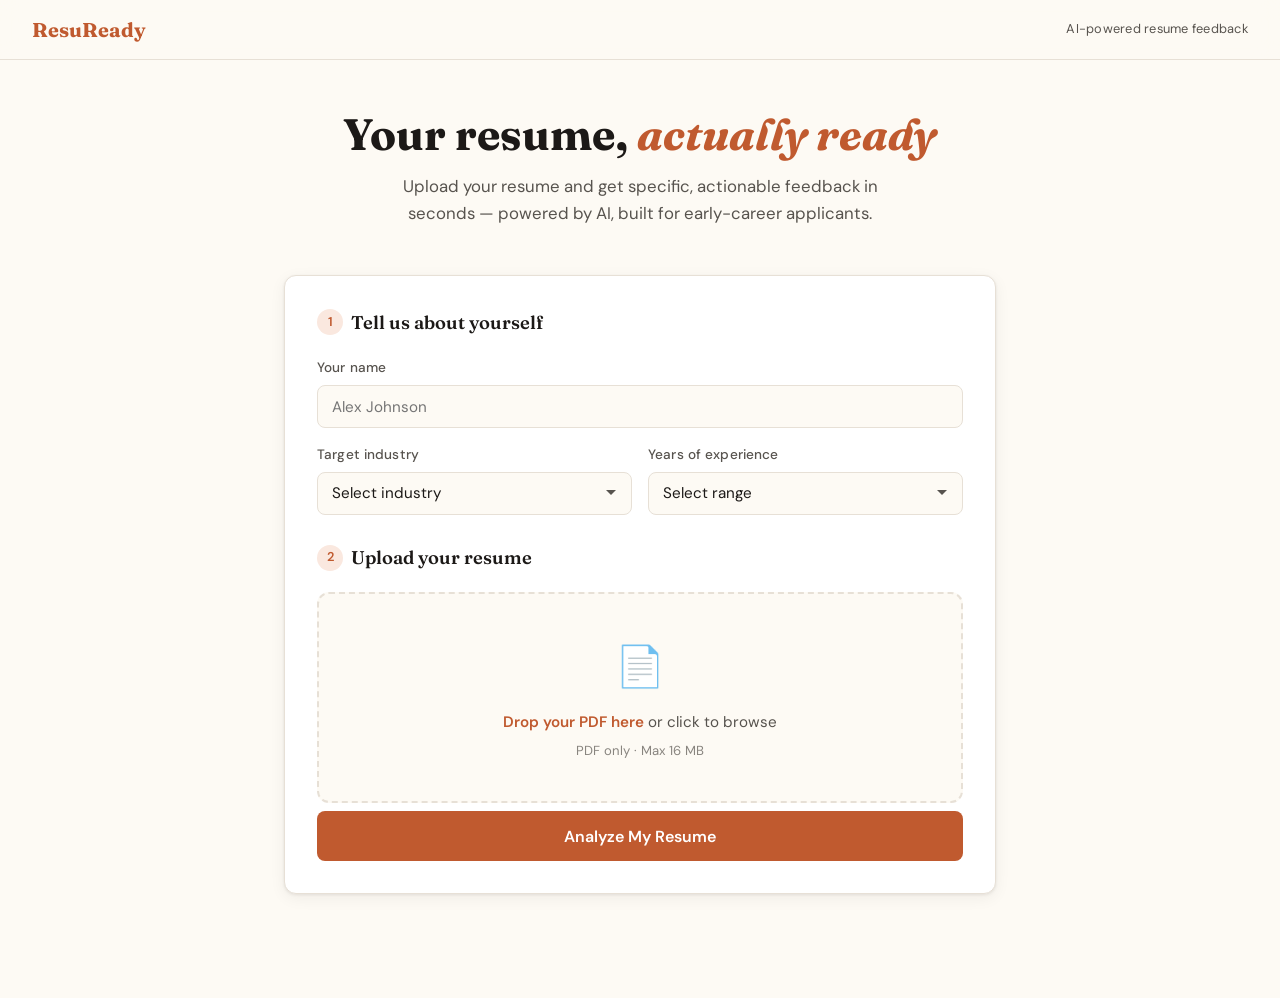
==== templates/index.html @ f9edddbd "initial commit" ====
<!DOCTYPE html>
<html lang="en">
<head>
  <meta charset="UTF-8" />
  <meta name="viewport" content="width=device-width, initial-scale=1.0" />
  <title>ResuReady — AI Resume Feedback</title>
  <link rel="stylesheet" href="/static/style.css" />
</head>
<body>

  <nav>
    <a href="/" class="nav-logo">ResuReady</a>
    <span class="nav-tagline">AI-powered resume feedback</span>
  </nav>

  <main>

    <div class="hero">
      <h1>Your resume, <em>actually ready</em></h1>
      <p>Upload your resume and get specific, actionable feedback in seconds — powered by AI, built for early-career applicants.</p>
    </div>

    <div id="error-banner" class="error-banner" role="alert"></div>

    <div class="card">
      <form id="resume-form" novalidate>

        <div class="card-title">
          <span class="step-num">1</span>
          Tell us about yourself
        </div>

        <div class="form-grid">
          <div class="form-group full">
            <label for="name">Your name</label>
            <input type="text" id="name" name="name" placeholder="Alex Johnson" autocomplete="name" required />
          </div>

          <div class="form-group">
            <label for="industry">Target industry</label>
            <select id="industry" name="industry" required>
              <option value="" disabled selected>Select industry</option>
              <option value="Technology">Technology</option>
              <option value="Finance">Finance</option>
              <option value="Consulting">Consulting</option>
              <option value="Marketing">Marketing</option>
              <option value="Healthcare">Healthcare</option>
              <option value="Other">Other</option>
            </select>
          </div>

          <div class="form-group">
            <label for="years_of_experience">Years of experience</label>
            <select id="years_of_experience" name="years_of_experience" required>
              <option value="" disabled selected>Select range</option>
              <option value="0-1">0–1 years</option>
              <option value="1-3">1–3 years</option>
              <option value="3-5">3–5 years</option>
              <option value="5+">5+ years</option>
            </select>
          </div>
        </div>

        <div class="card-title" style="margin-top: 1.75rem;">
          <span class="step-num">2</span>
          Upload your resume
        </div>

        <div class="drop-zone" id="drop-zone">
          <input type="file" id="resume-file" name="resume" accept=".pdf" required />
          <span class="drop-icon">📄</span>
          <p><strong>Drop your PDF here</strong> or click to browse</p>
          <p style="font-size: 0.82rem; margin-top: 0.35rem; opacity: 0.7;">PDF only · Max 16 MB</p>
          <div class="file-selected" id="file-selected-label"></div>
        </div>

        <button type="submit" class="btn-submit" id="submit-btn">Analyze My Resume</button>

      </form>
    </div>

    <div class="loading-state" id="loading-state">
      <div class="spinner"></div>
      <p>Analyzing your resume…<br />This usually takes 15–30 seconds.</p>
    </div>

    <div id="results"></div>

  </main>

  <script src="/static/script.js"></script>
</body>
</html>
---- static/style.css ----
@import url('https://fonts.googleapis.com/css2?family=Fraunces:ital,opsz,wght@0,9..144,400;0,9..144,600;0,9..144,700;1,9..144,400&family=DM+Sans:wght@400;500;600&display=swap');

*, *::before, *::after { box-sizing: border-box; margin: 0; padding: 0; }

:root {
  --terracotta: #C05A2F;
  --terracotta-light: #E8795A;
  --terracotta-bg: #FAE8DF;
  --cream: #FDFAF4;
  --cream-dark: #F5EFE3;
  --sage: #4A6741;
  --sage-light: #6B9460;
  --sage-bg: #E4EDE3;
  --ink: #1C1917;
  --ink-muted: #57534E;
  --ink-faint: #A8A29E;
  --white: #FFFFFF;
  --border: #E7E0D6;
  --shadow: 0 1px 3px rgba(28, 25, 23, 0.08), 0 4px 16px rgba(28, 25, 23, 0.06);
  --shadow-lg: 0 4px 6px rgba(28, 25, 23, 0.06), 0 12px 32px rgba(28, 25, 23, 0.10);
  --radius: 12px;
  --radius-sm: 8px;
}

html { scroll-behavior: smooth; }

body {
  font-family: 'DM Sans', sans-serif;
  background: var(--cream);
  color: var(--ink);
  min-height: 100vh;
  line-height: 1.6;
}

/* ── NAV ── */
nav {
  position: sticky;
  top: 0;
  z-index: 100;
  background: rgba(253, 250, 244, 0.92);
  backdrop-filter: blur(12px);
  border-bottom: 1px solid var(--border);
  padding: 0 2rem;
  height: 60px;
  display: flex;
  align-items: center;
  justify-content: space-between;
}

.nav-logo {
  font-family: 'Fraunces', serif;
  font-size: 1.25rem;
  font-weight: 700;
  color: var(--terracotta);
  text-decoration: none;
}

.nav-tagline {
  font-size: 0.8rem;
  color: var(--ink-muted);
  letter-spacing: 0.02em;
}

/* ── MAIN LAYOUT ── */
main {
  max-width: 760px;
  margin: 0 auto;
  padding: 3rem 1.5rem 5rem;
}

/* ── HERO ── */
.hero {
  text-align: center;
  margin-bottom: 3rem;
}

.hero h1 {
  font-family: 'Fraunces', serif;
  font-size: clamp(2rem, 5vw, 2.75rem);
  font-weight: 700;
  color: var(--ink);
  line-height: 1.2;
  margin-bottom: 0.75rem;
}

.hero h1 em {
  color: var(--terracotta);
  font-style: italic;
}

.hero p {
  font-size: 1.05rem;
  color: var(--ink-muted);
  max-width: 500px;
  margin: 0 auto;
}

/* ── CARD ── */
.card {
  background: var(--white);
  border: 1px solid var(--border);
  border-radius: var(--radius);
  padding: 2rem;
  box-shadow: var(--shadow);
  margin-bottom: 1.5rem;
}

.card-title {
  font-family: 'Fraunces', serif;
  font-size: 1.15rem;
  font-weight: 600;
  color: var(--ink);
  margin-bottom: 1.25rem;
  display: flex;
  align-items: center;
  gap: 0.5rem;
}

.card-title .step-num {
  width: 26px;
  height: 26px;
  border-radius: 50%;
  background: var(--terracotta-bg);
  color: var(--terracotta);
  font-family: 'DM Sans', sans-serif;
  font-size: 0.8rem;
  font-weight: 600;
  display: inline-flex;
  align-items: center;
  justify-content: center;
  flex-shrink: 0;
}

/* ── FORM ── */
.form-grid {
  display: grid;
  grid-template-columns: 1fr 1fr;
  gap: 1rem;
}

.form-group {
  display: flex;
  flex-direction: column;
  gap: 0.4rem;
}

.form-group.full { grid-column: 1 / -1; }

label {
  font-size: 0.85rem;
  font-weight: 500;
  color: var(--ink-muted);
  letter-spacing: 0.01em;
}

input[type="text"],
select {
  width: 100%;
  padding: 0.65rem 0.9rem;
  border: 1.5px solid var(--border);
  border-radius: var(--radius-sm);
  font-family: 'DM Sans', sans-serif;
  font-size: 0.95rem;
  color: var(--ink);
  background: var(--cream);
  transition: border-color 0.15s, box-shadow 0.15s;
  appearance: none;
  -webkit-appearance: none;
}

select {
  background-image: url("data:image/svg+xml,%3Csvg xmlns='http://www.w3.org/2000/svg' width='12' height='12' viewBox='0 0 12 12'%3E%3Cpath fill='%2357534E' d='M6 8L1 3h10z'/%3E%3C/svg%3E");
  background-repeat: no-repeat;
  background-position: right 0.9rem center;
  padding-right: 2.5rem;
}

input[type="text"]:focus,
select:focus {
  outline: none;
  border-color: var(--terracotta);
  box-shadow: 0 0 0 3px rgba(192, 90, 47, 0.12);
}

/* ── DROP ZONE ── */
.drop-zone {
  border: 2px dashed var(--border);
  border-radius: var(--radius);
  padding: 2.5rem 1.5rem;
  text-align: center;
  cursor: pointer;
  transition: border-color 0.2s, background 0.2s;
  background: var(--cream);
  position: relative;
}

.drop-zone:hover,
.drop-zone.drag-over {
  border-color: var(--terracotta);
  background: var(--terracotta-bg);
}

.drop-zone input[type="file"] {
  position: absolute;
  inset: 0;
  opacity: 0;
  cursor: pointer;
  width: 100%;
  height: 100%;
}

.drop-icon {
  font-size: 2.5rem;
  margin-bottom: 0.75rem;
  display: block;
}

.drop-zone p {
  color: var(--ink-muted);
  font-size: 0.95rem;
}

.drop-zone strong {
  color: var(--terracotta);
  font-weight: 600;
}

.file-selected {
  margin-top: 0.75rem;
  font-size: 0.85rem;
  color: var(--sage);
  font-weight: 500;
  display: none;
}

/* ── SUBMIT BUTTON ── */
.btn-submit {
  width: 100%;
  padding: 0.9rem 1.5rem;
  background: var(--terracotta);
  color: var(--white);
  border: none;
  border-radius: var(--radius-sm);
  font-family: 'DM Sans', sans-serif;
  font-size: 1rem;
  font-weight: 600;
  cursor: pointer;
  transition: background 0.2s, transform 0.1s;
  margin-top: 0.5rem;
}

.btn-submit:hover { background: #A84D25; }
.btn-submit:active { transform: scale(0.99); }
.btn-submit:disabled { background: var(--ink-faint); cursor: not-allowed; transform: none; }

/* ── LOADING ── */
.loading-state {
  display: none;
  text-align: center;
  padding: 3rem 1rem;
}

.spinner {
  width: 40px;
  height: 40px;
  border: 3px solid var(--border);
  border-top-color: var(--terracotta);
  border-radius: 50%;
  animation: spin 0.8s linear infinite;
  margin: 0 auto 1rem;
}

@keyframes spin { to { transform: rotate(360deg); } }

.loading-state p {
  color: var(--ink-muted);
  font-size: 0.95rem;
}

/* ── ERROR ── */
.error-banner {
  display: none;
  background: #FEF2F2;
  border: 1px solid #FECACA;
  border-radius: var(--radius-sm);
  padding: 0.9rem 1.1rem;
  color: #B91C1C;
  font-size: 0.9rem;
  margin-bottom: 1rem;
}

/* ── RESULTS ── */
#results { display: none; }

.results-header {
  display: flex;
  align-items: center;
  gap: 1rem;
  margin-bottom: 2rem;
  flex-wrap: wrap;
}

.results-header h2 {
  font-family: 'Fraunces', serif;
  font-size: 1.5rem;
  font-weight: 700;
  color: var(--ink);
}

.rating-badge {
  display: inline-flex;
  align-items: center;
  padding: 0.35rem 1rem;
  border-radius: 99px;
  font-size: 0.9rem;
  font-weight: 600;
  letter-spacing: 0.02em;
}

.rating-badge.strong { background: var(--sage-bg); color: var(--sage); }
.rating-badge.average { background: #FEF9C3; color: #854D0E; }
.rating-badge.needs-work { background: var(--terracotta-bg); color: var(--terracotta); }

.summary-text {
  color: var(--ink-muted);
  font-size: 0.98rem;
  line-height: 1.65;
  margin-bottom: 2rem;
  padding: 1.25rem;
  background: var(--cream-dark);
  border-radius: var(--radius-sm);
  border-left: 3px solid var(--terracotta);
}

/* ── SECTION FEEDBACK ── */
.section-title {
  font-family: 'Fraunces', serif;
  font-size: 1.1rem;
  font-weight: 600;
  color: var(--ink);
  margin-bottom: 1rem;
}

.section-cards {
  display: grid;
  gap: 0.75rem;
  margin-bottom: 2rem;
}

.section-card {
  background: var(--cream);
  border: 1px solid var(--border);
  border-radius: var(--radius-sm);
  padding: 1rem 1.1rem;
}

.section-card-header {
  display: flex;
  align-items: center;
  justify-content: space-between;
  margin-bottom: 0.4rem;
}

.section-name {
  font-weight: 600;
  font-size: 0.95rem;
  color: var(--ink);
}

.score-pill {
  font-size: 0.75rem;
  font-weight: 600;
  padding: 0.2rem 0.65rem;
  border-radius: 99px;
}

.score-pill.strong { background: var(--sage-bg); color: var(--sage); }
.score-pill.average { background: #FEF9C3; color: #854D0E; }
.score-pill.needs-work { background: var(--terracotta-bg); color: var(--terracotta); }

.section-card p {
  font-size: 0.88rem;
  color: var(--ink-muted);
  line-height: 1.55;
}

/* ── KEYWORDS ── */
.keywords-grid {
  display: grid;
  grid-template-columns: 1fr 1fr;
  gap: 1rem;
  margin-bottom: 2rem;
}

.keyword-group h4 {
  font-size: 0.82rem;
  font-weight: 600;
  letter-spacing: 0.06em;
  text-transform: uppercase;
  color: var(--ink-muted);
  margin-bottom: 0.6rem;
}

.keyword-pills {
  display: flex;
  flex-wrap: wrap;
  gap: 0.4rem;
}

.pill {
  display: inline-block;
  padding: 0.25rem 0.7rem;
  border-radius: 99px;
  font-size: 0.8rem;
  font-weight: 500;
}

.pill.present { background: var(--sage-bg); color: var(--sage); }
.pill.missing { background: var(--terracotta-bg); color: var(--terracotta); }

/* ── REWRITES ── */
.rewrites-list {
  display: grid;
  gap: 1rem;
  margin-bottom: 2rem;
}

.rewrite-item {
  border: 1px solid var(--border);
  border-radius: var(--radius-sm);
  overflow: hidden;
}

.rewrite-row {
  padding: 0.85rem 1.1rem;
  font-size: 0.875rem;
  line-height: 1.5;
  display: flex;
  gap: 0.75rem;
  align-items: flex-start;
}

.rewrite-row.before {
  background: #FEF2F2;
  border-bottom: 1px solid var(--border);
  color: #7F1D1D;
}

.rewrite-row.after {
  background: #F0FDF4;
  color: #14532D;
}

.rewrite-label {
  font-size: 0.7rem;
  font-weight: 700;
  letter-spacing: 0.06em;
  text-transform: uppercase;
  opacity: 0.7;
  flex-shrink: 0;
  padding-top: 0.1rem;
}

/* ── TOP PRIORITIES ── */
.priorities-list {
  display: grid;
  gap: 0.75rem;
}

.priority-item {
  display: flex;
  align-items: flex-start;
  gap: 1rem;
  padding: 1rem 1.1rem;
  background: var(--cream-dark);
  border-radius: var(--radius-sm);
  border: 1px solid var(--border);
}

.priority-num {
  width: 28px;
  height: 28px;
  border-radius: 50%;
  background: var(--terracotta);
  color: var(--white);
  font-size: 0.85rem;
  font-weight: 700;
  display: flex;
  align-items: center;
  justify-content: center;
  flex-shrink: 0;
}

.priority-item p {
  font-size: 0.92rem;
  color: var(--ink);
  line-height: 1.55;
  padding-top: 0.15rem;
}

/* ── RESTART BUTTON ── */
.btn-restart {
  display: inline-flex;
  align-items: center;
  gap: 0.4rem;
  margin-top: 2rem;
  padding: 0.65rem 1.25rem;
  background: transparent;
  color: var(--ink-muted);
  border: 1.5px solid var(--border);
  border-radius: var(--radius-sm);
  font-family: 'DM Sans', sans-serif;
  font-size: 0.9rem;
  font-weight: 500;
  cursor: pointer;
  transition: border-color 0.15s, color 0.15s;
}

.btn-restart:hover {
  border-color: var(--ink-muted);
  color: var(--ink);
}

/* ── RESPONSIVE ── */
@media (max-width: 540px) {
  .form-grid { grid-template-columns: 1fr; }
  .form-group.full { grid-column: 1; }
  .keywords-grid { grid-template-columns: 1fr; }
  .card { padding: 1.5rem 1.25rem; }
  main { padding: 2rem 1rem 4rem; }
}
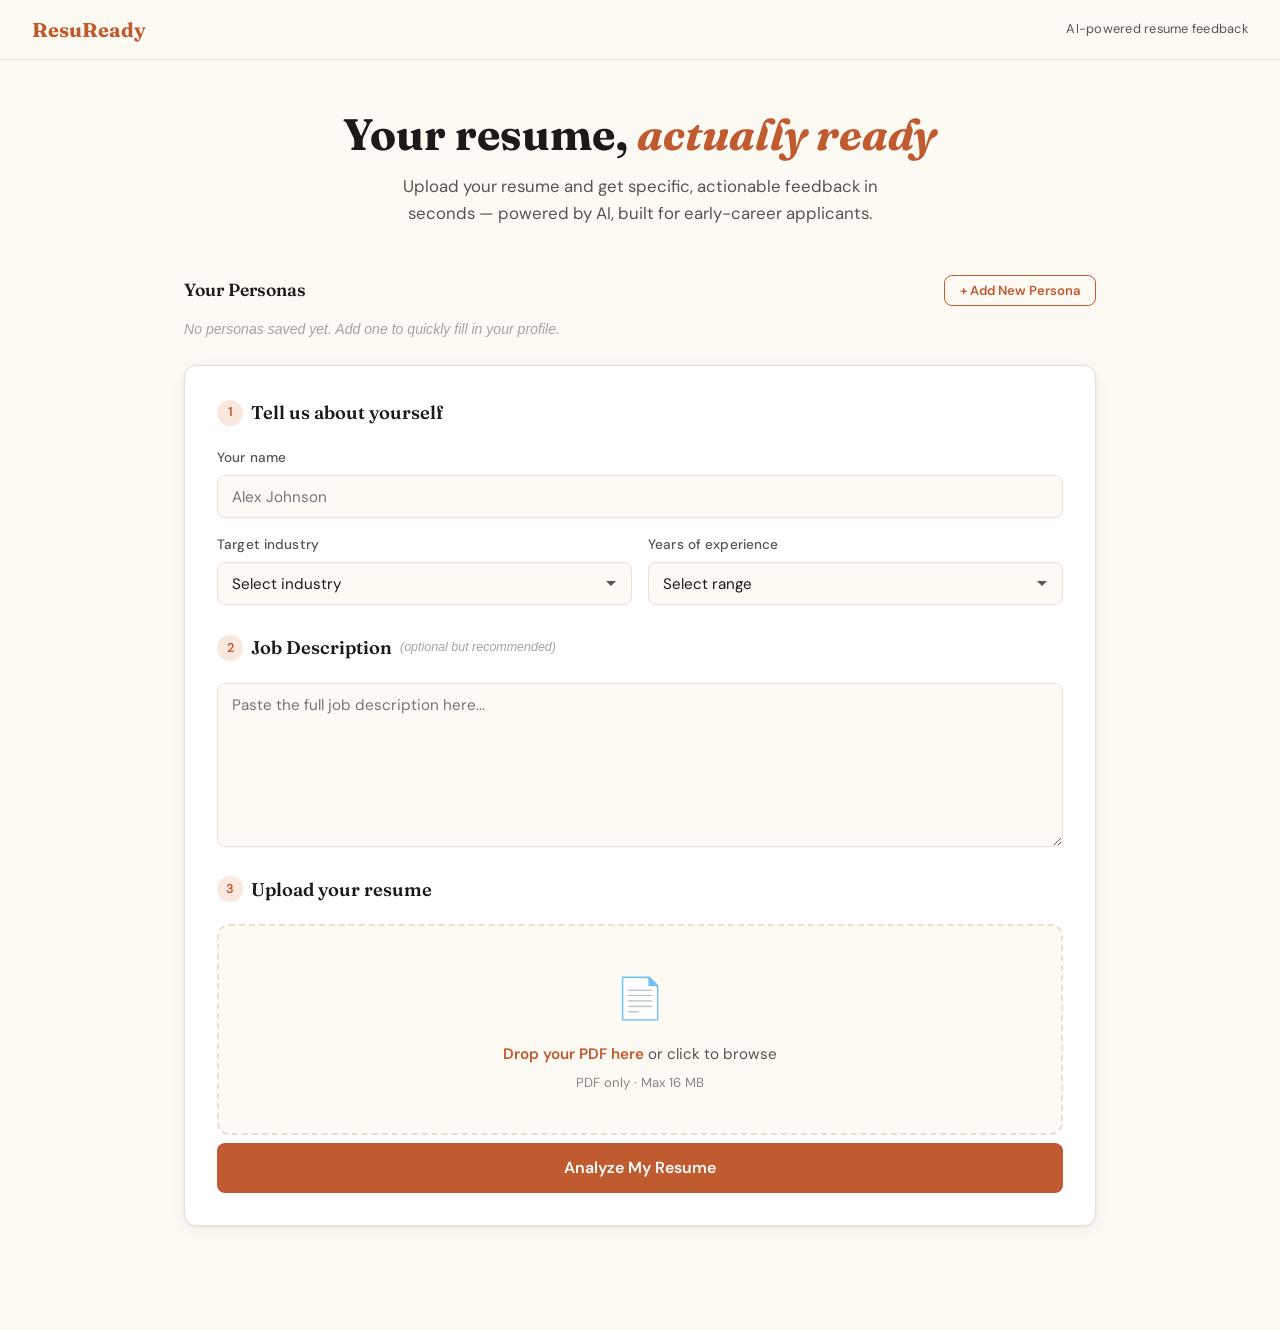
==== commit fe24fb98: "V2: persona system, job description input, A/B feedback comparison, preference voting" ====
--- a/templates/index.html
+++ b/templates/index.html
@@ -21,6 +21,61 @@
     </div>
 
     <div id="error-banner" class="error-banner" role="alert"></div>
+
+    <!-- Personas -->
+    <div class="personas-section" id="personas-section">
+      <div class="personas-header">
+        <h2 class="personas-title">Your Personas</h2>
+        <button class="btn-add-persona" id="btn-add-persona" type="button">+ Add New Persona</button>
+      </div>
+      <div id="personas-list" class="personas-list">
+        <p class="personas-empty" id="personas-empty">No personas saved yet. Add one to quickly fill in your profile.</p>
+      </div>
+    </div>
+
+    <!-- Persona Modal -->
+    <div class="modal-overlay" id="persona-modal">
+      <div class="modal-card">
+        <div class="modal-header">
+          <h3 class="modal-title">Add New Persona</h3>
+          <button class="modal-close" id="modal-close" type="button">×</button>
+        </div>
+        <div class="form-group">
+          <label for="persona-name">Persona name</label>
+          <input type="text" id="persona-name" placeholder="e.g. Finance Analyst" />
+        </div>
+        <div class="form-group" style="margin-top:0.75rem;">
+          <label for="persona-industry">Target industry</label>
+          <select id="persona-industry">
+            <option value="" disabled selected>Select industry</option>
+            <option value="Technology">Technology</option>
+            <option value="Finance">Finance</option>
+            <option value="Consulting">Consulting</option>
+            <option value="Marketing">Marketing</option>
+            <option value="Healthcare">Healthcare</option>
+            <option value="Other">Other</option>
+          </select>
+        </div>
+        <div class="form-group" style="margin-top:0.75rem;">
+          <label for="persona-experience">Years of experience</label>
+          <select id="persona-experience">
+            <option value="" disabled selected>Select range</option>
+            <option value="0-1">0–1 years</option>
+            <option value="1-3">1–3 years</option>
+            <option value="3-5">3–5 years</option>
+            <option value="5+">5+ years</option>
+          </select>
+        </div>
+        <div class="form-group" style="margin-top:0.75rem;">
+          <label for="persona-prefs">Custom preferences <span class="step-optional">(optional)</span></label>
+          <textarea id="persona-prefs" rows="3" placeholder="e.g. Focus on quantifiable achievements, targeting FAANG companies..."></textarea>
+        </div>
+        <div class="modal-actions">
+          <button class="btn-modal-cancel" id="modal-cancel" type="button">Cancel</button>
+          <button class="btn-modal-save" id="modal-save" type="button">Save Persona</button>
+        </div>
+      </div>
+    </div>
 
     <div class="card">
       <form id="resume-form" novalidate>
@@ -63,6 +118,15 @@
 
         <div class="card-title" style="margin-top: 1.75rem;">
           <span class="step-num">2</span>
+          Job Description <span class="step-optional">(optional but recommended)</span>
+        </div>
+
+        <div class="form-group">
+          <textarea id="job_description" name="job_description" rows="6" placeholder="Paste the full job description here..."></textarea>
+        </div>
+
+        <div class="card-title" style="margin-top: 1.75rem;">
+          <span class="step-num">3</span>
           Upload your resume
         </div>
 
--- a/static/style.css
+++ b/static/style.css
@@ -528,4 +528,320 @@
   .keywords-grid { grid-template-columns: 1fr; }
   .card { padding: 1.5rem 1.25rem; }
   main { padding: 2rem 1rem 4rem; }
-}
+  .ab-grid { grid-template-columns: 1fr; }
+  .preference-buttons { flex-direction: column; align-items: center; }
+}
+
+/* ── STEP OPTIONAL LABEL ── */
+.step-optional {
+  font-family: 'DM Sans', sans-serif;
+  font-size: 0.78rem;
+  font-weight: 400;
+  color: var(--ink-faint);
+  font-style: italic;
+}
+
+/* ── TEXTAREA ── */
+textarea {
+  width: 100%;
+  padding: 0.65rem 0.9rem;
+  border: 1.5px solid var(--border);
+  border-radius: var(--radius-sm);
+  font-family: 'DM Sans', sans-serif;
+  font-size: 0.95rem;
+  color: var(--ink);
+  background: var(--cream);
+  transition: border-color 0.15s, box-shadow 0.15s;
+  resize: vertical;
+  min-height: 130px;
+  line-height: 1.55;
+}
+
+textarea:focus {
+  outline: none;
+  border-color: var(--terracotta);
+  box-shadow: 0 0 0 3px rgba(192, 90, 47, 0.12);
+}
+
+/* ── PERSONAS ── */
+.personas-section {
+  margin-bottom: 1.5rem;
+}
+
+.personas-header {
+  display: flex;
+  align-items: center;
+  justify-content: space-between;
+  margin-bottom: 0.75rem;
+}
+
+.personas-title {
+  font-family: 'Fraunces', serif;
+  font-size: 1.1rem;
+  font-weight: 600;
+  color: var(--ink);
+}
+
+.btn-add-persona {
+  padding: 0.4rem 0.9rem;
+  background: transparent;
+  color: var(--terracotta);
+  border: 1.5px solid var(--terracotta);
+  border-radius: var(--radius-sm);
+  font-family: 'DM Sans', sans-serif;
+  font-size: 0.82rem;
+  font-weight: 600;
+  cursor: pointer;
+  transition: background 0.15s;
+}
+
+.btn-add-persona:hover { background: var(--terracotta-bg); }
+
+.personas-list {
+  display: flex;
+  flex-wrap: wrap;
+  gap: 0.6rem;
+}
+
+.personas-empty {
+  font-size: 0.88rem;
+  color: var(--ink-faint);
+  font-style: italic;
+}
+
+.persona-card {
+  display: flex;
+  align-items: center;
+  gap: 1rem;
+  padding: 0.65rem 1rem;
+  background: var(--white);
+  border: 1px solid var(--border);
+  border-radius: var(--radius-sm);
+  box-shadow: var(--shadow);
+}
+
+.persona-info {
+  display: flex;
+  flex-direction: column;
+  gap: 0.1rem;
+}
+
+.persona-name-label {
+  font-weight: 600;
+  font-size: 0.9rem;
+  color: var(--ink);
+}
+
+.persona-meta {
+  font-size: 0.78rem;
+  color: var(--ink-muted);
+}
+
+.persona-actions {
+  display: flex;
+  align-items: center;
+  gap: 0.4rem;
+  flex-shrink: 0;
+}
+
+.btn-use-persona {
+  padding: 0.28rem 0.7rem;
+  background: var(--terracotta);
+  color: var(--white);
+  border: none;
+  border-radius: var(--radius-sm);
+  font-family: 'DM Sans', sans-serif;
+  font-size: 0.78rem;
+  font-weight: 600;
+  cursor: pointer;
+  transition: background 0.15s;
+}
+
+.btn-use-persona:hover { background: #A84D25; }
+
+.btn-delete-persona {
+  width: 22px;
+  height: 22px;
+  display: flex;
+  align-items: center;
+  justify-content: center;
+  background: transparent;
+  color: var(--ink-faint);
+  border: 1px solid var(--border);
+  border-radius: 50%;
+  font-size: 0.95rem;
+  cursor: pointer;
+  transition: color 0.15s, border-color 0.15s;
+  padding: 0;
+  line-height: 1;
+}
+
+.btn-delete-persona:hover { color: #B91C1C; border-color: #FECACA; }
+
+/* ── PERSONA MODAL ── */
+.modal-overlay {
+  display: none;
+  position: fixed;
+  inset: 0;
+  background: rgba(28, 25, 23, 0.5);
+  align-items: center;
+  justify-content: center;
+  z-index: 200;
+  padding: 1.5rem;
+}
+
+.modal-overlay.open { display: flex; }
+
+.modal-card {
+  background: var(--white);
+  border-radius: var(--radius);
+  padding: 1.75rem;
+  width: 100%;
+  max-width: 460px;
+  box-shadow: var(--shadow-lg);
+}
+
+.modal-header {
+  display: flex;
+  align-items: center;
+  justify-content: space-between;
+  margin-bottom: 1.25rem;
+}
+
+.modal-title {
+  font-family: 'Fraunces', serif;
+  font-size: 1.1rem;
+  font-weight: 600;
+  color: var(--ink);
+}
+
+.modal-close {
+  background: transparent;
+  border: none;
+  font-size: 1.5rem;
+  color: var(--ink-faint);
+  cursor: pointer;
+  line-height: 1;
+  padding: 0;
+  transition: color 0.15s;
+}
+
+.modal-close:hover { color: var(--ink); }
+
+.modal-actions {
+  display: flex;
+  justify-content: flex-end;
+  gap: 0.75rem;
+  margin-top: 1.25rem;
+}
+
+.btn-modal-cancel {
+  padding: 0.6rem 1.1rem;
+  background: transparent;
+  color: var(--ink-muted);
+  border: 1.5px solid var(--border);
+  border-radius: var(--radius-sm);
+  font-family: 'DM Sans', sans-serif;
+  font-size: 0.9rem;
+  font-weight: 500;
+  cursor: pointer;
+  transition: border-color 0.15s;
+}
+
+.btn-modal-cancel:hover { border-color: var(--ink-muted); }
+
+.btn-modal-save {
+  padding: 0.6rem 1.25rem;
+  background: var(--terracotta);
+  color: var(--white);
+  border: none;
+  border-radius: var(--radius-sm);
+  font-family: 'DM Sans', sans-serif;
+  font-size: 0.9rem;
+  font-weight: 600;
+  cursor: pointer;
+  transition: background 0.15s;
+}
+
+.btn-modal-save:hover { background: #A84D25; }
+
+/* ── A/B COMPARISON ── */
+main { max-width: 960px; }
+
+.ab-grid {
+  display: grid;
+  grid-template-columns: 1fr 1fr;
+  gap: 1.5rem;
+  margin-bottom: 2rem;
+}
+
+.ab-col-wrap { min-width: 0; }
+
+.ab-col-header {
+  margin-bottom: 1.25rem;
+  padding-bottom: 0.75rem;
+  border-bottom: 2px solid var(--border);
+}
+
+.ab-col-title {
+  font-family: 'Fraunces', serif;
+  font-size: 1rem;
+  font-weight: 600;
+  color: var(--ink);
+  margin-bottom: 0.2rem;
+}
+
+.ab-col-subtitle {
+  font-size: 0.78rem;
+  color: var(--ink-faint);
+}
+
+.col-rating-row { margin-bottom: 0.75rem; }
+
+/* ── PREFERENCE VOTING ── */
+.preference-section {
+  text-align: center;
+  padding: 1.5rem;
+  background: var(--cream-dark);
+  border-radius: var(--radius-sm);
+  border: 1px solid var(--border);
+  margin-bottom: 1.5rem;
+}
+
+.preference-prompt {
+  font-weight: 600;
+  font-size: 1rem;
+  color: var(--ink);
+  margin-bottom: 1rem;
+}
+
+.preference-buttons {
+  display: flex;
+  justify-content: center;
+  gap: 1rem;
+}
+
+.btn-preference {
+  padding: 0.65rem 1.5rem;
+  background: var(--white);
+  color: var(--ink);
+  border: 1.5px solid var(--border);
+  border-radius: var(--radius-sm);
+  font-family: 'DM Sans', sans-serif;
+  font-size: 0.95rem;
+  font-weight: 500;
+  cursor: pointer;
+  transition: border-color 0.15s, background 0.15s, color 0.15s;
+}
+
+.btn-preference:hover {
+  border-color: var(--terracotta);
+  background: var(--terracotta-bg);
+  color: var(--terracotta);
+}
+
+.preference-confirmed {
+  color: var(--sage);
+  font-weight: 500;
+  font-size: 0.95rem;
+}
